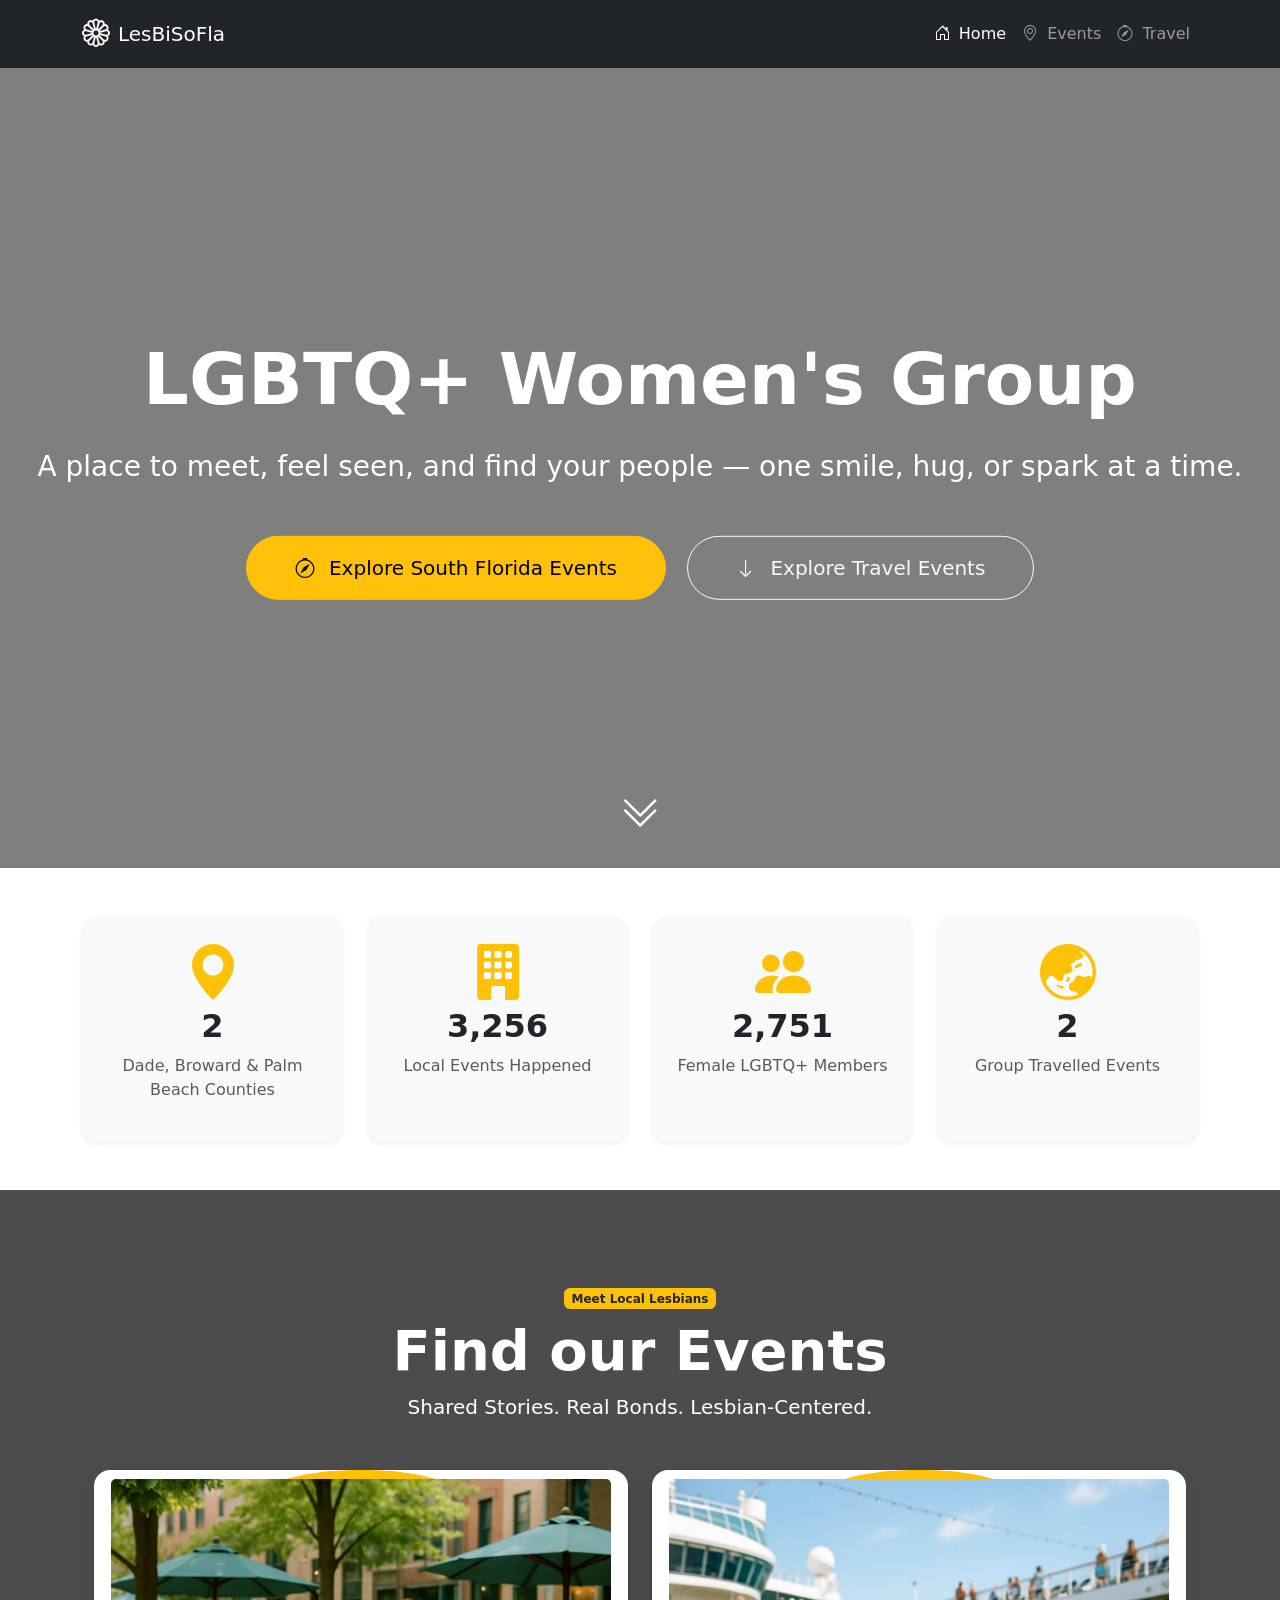
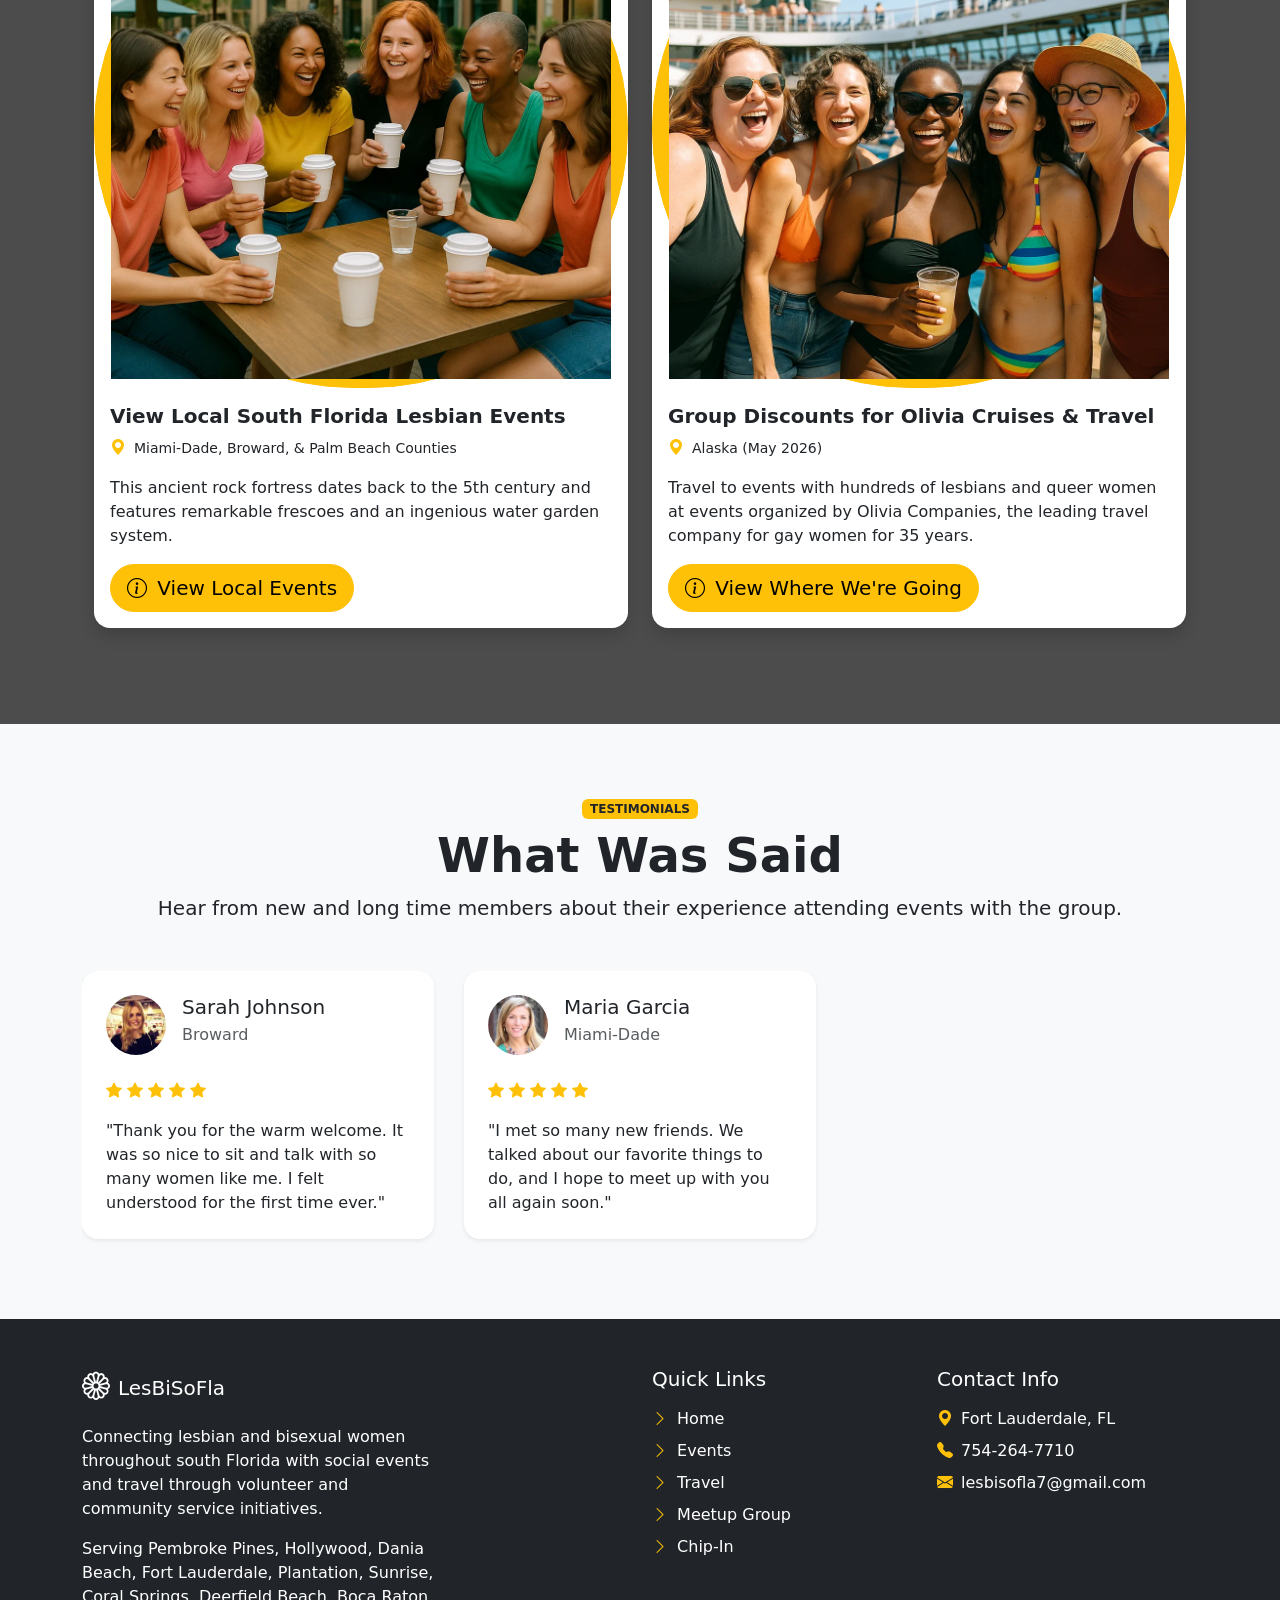
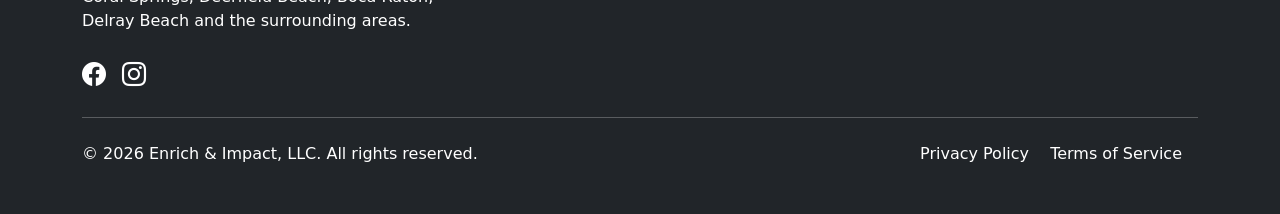
==== index.html @ 9d524e01 "Initial Version" ====
<!DOCTYPE html>
<html lang="en">
<head>
    <meta charset="UTF-8">
    <meta name="viewport" content="width=device-width, initial-scale=1.0">
    <title>LesBiSoFla | Lesbian & Bisexual Women | Events & Travel</title>
    <meta name="description" content="Connecting lesbian and bisexual women throughout south Florida with social events and travel through volunteer and community service initiatives.">
    <link rel="icon" type="image/x-icon" href="favicon.ico">
    <link href="https://cdn.jsdelivr.net/npm/bootstrap@5.3.0-alpha1/dist/css/bootstrap.min.css" rel="stylesheet">
    <link href="style.css" rel="stylesheet">
    <link rel="stylesheet" href="https://cdn.jsdelivr.net/npm/bootstrap-icons@1.10.3/font/bootstrap-icons.css">
    <link href="/dist/aos.css" rel="stylesheet">
    <link rel="stylesheet" href="https://cdn.jsdelivr.net/npm/swiper@8/swiper-bundle.min.css" />
    <script id="mcjs">!function(c,h,i,m,p){m=c.createElement(h),p=c.getElementsByTagName(h)[0],m.async=1,m.src=i,p.parentNode.insertBefore(m,p)}(document,"script","https://chimpstatic.com/mcjs-connected/js/users/3fdce54cbca1248d92462b938/012110b1b30e0875c98a4675f.js");</script>
</head>
<body>
    <nav class="navbar navbar-expand-lg navbar-dark bg-dark sticky-top">
        <div class="container">
            <a class="navbar-brand d-flex align-items-center" href="index.html">
                <i class="bi bi-flower1 me-2 fs-3"></i>
                <span>LesBiSoFla</span>
            </a>
            <button class="navbar-toggler" type="button" data-bs-toggle="collapse" data-bs-target="#navbarNav">
                <span class="navbar-toggler-icon"></span>
            </button>
            <div class="collapse navbar-collapse" id="navbarNav">
                <ul class="navbar-nav ms-auto">
                    <li class="nav-item">
                        <a class="nav-link active" href="index.html">
                            <i class="bi bi-house-door me-1"></i> Home
                        </a>
                    </li>
                    <li class="nav-item">
                        <a class="nav-link" href="events.html">
                            <i class="bi bi-geo-alt me-1"></i> Events
                        </a>
                    </li>
                    <li class="nav-item">
                        <a class="nav-link" href="lesbian-travel.html">
                            <i class="bi bi-compass me-1"></i> Travel
                        </a>
                    </li>
                </ul>
            </div>
        </div>
    </nav>

    <div class="position-relative overflow-hidden" style="height: 100vh; max-height: 800px;">
        <video autoplay muted loop class="position-absolute w-100 h-100" style="object-fit: cover;">
            <source src="assets/4915435-hd_1920_1080_25fps.mp4" type="video/mp4">
            Your browser does not support the video tag.
        </video>
        <div class="position-absolute w-100 h-100" style="background-color: rgba(0,0,0,0.5); pointer-events: none;"></div>
        <div class="position-absolute top-50 start-50 translate-middle text-center text-white w-100 px-4">
            <h1 class="display-2 fw-bold mb-4" data-aos="fade-down" data-aos-duration="1000">LGBTQ+ Women's Group</h1>
            <p class="lead fs-3 mb-5" data-aos="fade-up" data-aos-duration="1000" data-aos-delay="200">
                A place to meet, feel seen, and find your people — one smile, hug, or spark at a time.
            </p>
            <div data-aos="zoom-in" data-aos-duration="1000" data-aos-delay="400">
                <a href="https://www.meetup.com/lesbisfl/events/?eventOrigin=your_groups" class="btn btn-warning btn-lg px-5 py-3 me-3 rounded-pill" target="_blank">
                    <i class="bi bi-compass me-2"></i> Explore South Florida Events
                </a>
                <a href="#about" class="btn btn-outline-light btn-lg px-5 py-3 rounded-pill">
                    <i class="bi bi-arrow-down me-2"></i> Explore Travel Events
                </a>
            </div>
        </div>
        <div class="position-absolute bottom-0 start-50 translate-middle-x mb-4 text-white">
            <a href="#about" class="text-white">
                <i class="bi bi-chevron-double-down fs-1 animate-bounce"></i>
            </a>
        </div>
    </div>


<!-- Stats Counter Section -->
    <div class="container py-5">
        <div class="row text-center">
            
            <div class="col-md-3 mb-4 mb-md-0" data-aos="fade-up">
                <div class="bg-light rounded-4 p-4 shadow-sm h-100">
                    <i class="bi bi-geo-alt-fill text-warning display-4 mb-3"></i>
                    <h2 class="counter fw-bold">3</h2>
                    <p class="text-muted">Dade, Broward & Palm Beach Counties</p>
                </div>
            </div>
            <div class="col-md-3 mb-4 mb-md-0" data-aos="fade-up" data-aos-delay="200">
                <div class="bg-light rounded-4 p-4 shadow-sm h-100">
                    <i class="bi bi-building-fill text-warning display-4 mb-3"></i>
                    <h2 class="counter fw-bold">3256</h2>
                    <p class="text-muted">Local Events Happened</p>
                </div>
            </div>
            <div class="col-md-3" data-aos="fade-up" data-aos-delay="400">
                <div class="bg-light rounded-4 p-4 shadow-sm h-100">
                    <i class="bi bi-people-fill text-warning display-4 mb-3"></i>
                    <h2 class="counter fw-bold">2751</h2>
                    <p class="text-muted">Female LGBTQ+ Members</p>
                </div>
            </div>
            <div class="col-md-3 mb-4 mb-md-0" data-aos="fade-up" data-aos-delay="600">
                <div class="bg-light rounded-4 p-4 shadow-sm h-100">
                    <i class="bi bi-globe-asia-australia text-warning display-4 mb-3"></i>
                    <h2 class="counter fw-bold">2</h2>
                    <p class="text-muted">Group Travelled Events</p>
                </div>
            </div>
        </div>
    </div>

    

    <!-- Featured Attractions with Parallax -->
    <div class="py-5 position-relative">
        <div style="background-color: rgba(0,0,0,0.7);" class="position-absolute top-0 start-0 w-100 h-100"></div>
        <div class="container py-5 position-relative">
            <div class="text-center mb-5 text-white" data-aos="fade-up">
                <span class="badge bg-warning text-dark mb-2">Meet Local Lesbians</span>
                <h2 class="display-4 fw-bold">Find our Events</h2>
                <p class="lead">Shared Stories. Real Bonds. Lesbian-Centered.</p>
            </div>
            
            <div class="row g-4 mx-auto">
                <div class="col-md-6" data-aos="flip-left" data-aos-duration="1000">
                    <div class="card h-100 shadow border-0 rounded-4 transform-hover">
                        <div class="position-relative">
                            <a href="https://www.meetup.com/lesbisfl/events/" class="btn btn-lg btn-warning rounded-pill px-3" target="_blank"><img src="assets/coffee2.webp" class="card-img-top" alt="Women at Coffee Shop"></a>
                            <!--<div class="position-absolute top-0 end-0 m-3">
                                <span class="badge bg-warning text-dark">UNESCO Site</span>
                            </div>-->
                        </div>
                        <div class="card-body">
                            <h5 class="card-title fw-bold">View Local South Florida Lesbian Events</h5>
                            <div class="d-flex align-items-center mb-3">
                                <i class="bi bi-geo-alt-fill text-warning me-2"></i>
                                <small>Miami-Dade, Broward, & Palm Beach Counties</small>
                            </div>
                            <p class="card-text">This ancient rock fortress dates back to the 5th century and features remarkable frescoes and an ingenious water garden system.</p>
                            <div class="d-flex justify-content-between align-items-center">
                                <a href="https://www.meetup.com/lesbisfl/events/" class="btn btn-lg btn-warning rounded-pill px-3" target="_blank">
                                    <i class="bi bi-info-circle me-1"></i> View Local Events
                                </a>
                                <!--<div class="d-flex">
                                    <i class="bi bi-star-fill text-warning"></i>
                                    <i class="bi bi-star-fill text-warning"></i>
                                    <i class="bi bi-star-fill text-warning"></i>
                                    <i class="bi bi-star-fill text-warning"></i>
                                    <i class="bi bi-star-half text-warning"></i>
                                </div>-->
                            </div>
                        </div>
                    </div>
                </div>
                <div class="col-md-6" data-aos="flip-left" data-aos-duration="1000" data-aos-delay="400">
                    <div class="card h-100 shadow border-0 rounded-4 transform-hover">
                        <div class="position-relative">
                            <a href="lesbian-travel.html" class="btn btn-lg btn-warning rounded-pill px-3"><img src="assets/lesbi3.webp" class="card-img-top" alt="Polonnaruwa"></a>
                            <!--<div class="position-absolute top-0 end-0 m-3">
                                <span class="badge bg-warning text-dark">UNESCO Site</span>
                            </div>-->
                        </div>
                        <div class="card-body">
                            <h5 class="card-title fw-bold">Group Discounts for Olivia Cruises & Travel</h5>
                            <div class="d-flex align-items-center mb-3">
                                <i class="bi bi-geo-alt-fill text-warning me-2"></i>
                                <small>Alaska (May 2026)</small>
                            </div>
                            <p class="card-text">Travel to events with hundreds of lesbians and queer women at events organized by Olivia Companies, the leading travel company for gay women for 35 years.</p>
                            <div class="d-flex justify-content-between align-items-center">
                                <a href="lesbian-travel.html" class="btn btn-lg btn-warning rounded-pill px-3">
                                    <i class="bi bi-info-circle me-1"></i> View Where We're Going
                                </a>
                                <!--<div class="d-flex">
                                    <i class="bi bi-star-fill text-warning"></i>
                                    <i class="bi bi-star-fill text-warning"></i>
                                    <i class="bi bi-star-fill text-warning"></i>
                                    <i class="bi bi-star-fill text-warning"></i>
                                    <i class="bi bi-star text-warning"></i>
                                </div>-->
                            </div>
                        </div>
                    </div>
                </div>
            </div>
            
            <!--<div class="text-center mt-5" data-aos="fade-up" data-aos-delay="600">
                <a href="attractions.html" class="btn btn-light btn-lg rounded-pill px-5">
                    <i class="bi bi-map me-2"></i> View All Attractions
                </a>
            </div>-->
        </div>
    </div>

    <!-- Testimonials Swiper -->
    <div class="container-fluid bg-light py-5">
        <div class="container py-4">
            <div class="text-center mb-5" data-aos="fade-up">
                <span class="badge bg-warning text-dark mb-2">TESTIMONIALS</span>
                <h2 class="display-5 fw-bold">What Was Said</h2>
                <p class="lead">Hear from new and long time members about their experience attending events with the group.</p>
            </div>
            
            <div class="swiper testimonialSwiper" data-aos="fade-up" data-aos-delay="200">
                <div class="swiper-wrapper pb-2">
                    <div class="swiper-slide">
                        <div class="card border-0 shadow-sm rounded-4 p-4 h-100">
                            <div class="d-flex mb-4">
                                <img src="assets/32.jpg" class="rounded-circle" width="60" height="60" alt="Sarah J.">
                                <div class="ms-3">
                                    <h5 class="mb-1">Sarah Johnson</h5>
                                    <p class="mb-0 text-muted">Broward</p>
                                </div>
                            </div>
                            <div class="mb-3">
                                <i class="bi bi-star-fill text-warning"></i>
                                <i class="bi bi-star-fill text-warning"></i>
                                <i class="bi bi-star-fill text-warning"></i>
                                <i class="bi bi-star-fill text-warning"></i>
                                <i class="bi bi-star-fill text-warning"></i>
                            </div>
                            <p class="card-text">"Thank you for the warm welcome.  It was so nice to sit and talk with so many women like me.  I felt understood for the first time ever."</p>
                        </div>
                    </div>
                    
                    <div class="swiper-slide">
                        <div class="card border-0 shadow-sm rounded-4 p-4 h-100">
                            <div class="d-flex mb-4">
                                <img src="assets/65.jpg" class="rounded-circle" width="60" height="60" alt="Maria G.">
                                <div class="ms-3">
                                    <h5 class="mb-1">Maria Garcia</h5>
                                    <p class="mb-0 text-muted">Miami-Dade</p>
                                </div>
                            </div>
                            <div class="mb-3">
                                <i class="bi bi-star-fill text-warning"></i>
                                <i class="bi bi-star-fill text-warning"></i>
                                <i class="bi bi-star-fill text-warning"></i>
                                <i class="bi bi-star-fill text-warning"></i>
                                <i class="bi bi-star-fill text-warning"></i>
                            </div>
                            <p class="card-text">"I met so many new friends. We talked about our favorite things to do, and I hope to meet up with you all again soon."</p>
                        </div>
                    </div>
                </div>
                <div class="swiper-pagination"></div>
            </div>
        </div>
    </div>
</style>
<!--<div id="mc_embed_signup">
    <form action="https://meetup.us16.list-manage.com/subscribe/post?u=3fdce54cbca1248d92462b938&amp;id=7c076783dd&amp;f_id=002f1ae0f0" method="post" id="mc-embedded-subscribe-form" name="mc-embedded-subscribe-form" class="validate" target="_blank">
        <div class="col-md-8">
                
                        <div class="input-group">
                            <input type="email" name="EMAIL" class="required email form-control form-control-lg rounded-pill-start" id="mce-EMAIL" required="" value="" placeholder="Your email address">
                            <button class="btn btn-warning btn-lg rounded-pill-end" type="submit">
                                <i class="bi bi-send me-2"></i> Subscribe
                            </button>
                        </div>
                    </div>
        <div id="mc_embed_signup_scroll">
        <div id="mce-responses" class="clear">
            <div class="response" id="mce-error-response" style="display: none;"></div>
            <div class="response" id="mce-success-response" style="display: none;"></div>
        </div><div aria-hidden="true" style="position: absolute; left: -5000px;"><input type="text" name="b_3fdce54cbca1248d92462b938_7c076783dd" tabindex="-1" value=""></div><div class="clear"><input type="submit" name="subscribe" id="mc-embedded-subscribe" class="button" value="Subscribe">
     </div>
    </div>
  </div>
</form>
</div>-->
<script type="text/javascript" src="//s3.amazonaws.com/downloads.mailchimp.com/js/mc-validate.js"></script><script type="text/javascript">(function($) {window.fnames = new Array(); window.ftypes = new Array();fnames[0]='EMAIL';ftypes[0]='email';fnames[1]='FNAME';ftypes[1]='text';fnames[2]='LNAME';ftypes[2]='text';fnames[3]='ADDRESS';ftypes[3]='address';fnames[4]='PHONE';ftypes[4]='phone';fnames[5]='BIRTHDAY';ftypes[5]='birthday';fnames[6]='COMPANY';ftypes[6]='text';fnames[7]='MMERGE7';ftypes[7]='text';}(jQuery));var $mcj = jQuery.noConflict(true);</script></div>

                <!--<form id="newsletterForm" class="row g-3 justify-content-center">
                    <div class="col-md-8">
                        <div class="input-group">
                            <input type="email" class="form-control form-control-lg rounded-pill-start" placeholder="Your email address" required>
                            <button class="btn btn-warning btn-lg rounded-pill-end" type="submit">
                                <i class="bi bi-send me-2"></i> Subscribe
                            </button>
                        </div>
                    </div>
                </form>-->
            </div>
        </div>
    </div>

    <footer class="bg-dark text-white py-5">
        <div class="container">
            <div class="row g-4">
                <div class="col-lg-4 col-md-6">
                    <div class="d-flex align-items-center mb-3">
                        <i class="bi bi-flower1 me-2 fs-3"></i>
                        <h5 class="mb-0">LesBiSoFla</h5>
                    </div>
                    <p>Connecting lesbian and bisexual women throughout south Florida with social events and travel through volunteer and community service initiatives.</p><p>Serving Pembroke Pines, Hollywood, Dania Beach, Fort Lauderdale, Plantation, Sunrise, Coral Springs, Deerfield Beach, Boca Raton, Delray Beach and the surrounding areas.</p>
                    <div class="d-flex mt-4">
                        <a href="https://www.facebook.com/groups/lesbisofla" class="text-white me-3" target="_blank"><i class="bi bi-facebook fs-4"></i></a>
                        <a href="https://www.instagram.com/lesbisofla/" class="text-white me-3" target="_blank"><i class="bi bi-instagram fs-4"></i></a>
                    </div>
                </div>
                <div class="col-lg-2 col-md-6">
                    <!--<h5 class="mb-3">Quick Links</h5>
                    <ul class="list-unstyled">
                        <li class="mb-2"><a href="index.html" class="text-white text-decoration-none"><i class="bi bi-chevron-right me-1 text-warning"></i> Home</a></li>
                    </ul>-->
                </div>
                <div class="col-lg-3 col-md-6">
                    <h5 class="mb-3">Quick Links</h5>
                    <ul class="list-unstyled">
                        <li class="mb-2"><a href="index.html" class="text-white text-decoration-none"><i class="bi bi-chevron-right me-1 text-warning"></i> Home</a></li>
                        <li class="mb-2"><a href="events.html" class="text-white text-decoration-none"><i class="bi bi-chevron-right me-1 text-warning"></i> Events</a></li>
                        <li class="mb-2"><a href="lesbian-travel.html" class="text-white text-decoration-none"><i class="bi bi-chevron-right me-1 text-warning"></i> Travel</a></li>
                        <li class="mb-2"><a href="https://www.meetup.com/lesbisfl/?eventOrigin=LesBiSoFla" class="text-white text-decoration-none" target="_blank"><i class="bi bi-chevron-right me-1 text-warning"></i> Meetup Group</a></li>
                        <li class="mb-2"><a href="https://www.pledge.to/widgets/donate/3c33921bc31465e6ca7c2da129892c91/g-14412062-245597691?amount=5&style_brand_color=%2300798A&embedded_on=https%3A%2F%2Fwww.meetup.com%2Flesbisfl%2F%3FeventOrigin%3Dyour_groups" class="text-white text-decoration-none" target="_blank"><i class="bi bi-chevron-right me-1 text-warning"></i> Chip-In</a></li>
                    </ul>
                </div>
                <div class="col-lg-3 col-md-6">
                    <h5 class="mb-3">Contact Info</h5>
                    <ul class="list-unstyled">
                        <li class="mb-2 d-flex align-items-center"><i class="bi bi-geo-alt-fill text-warning me-2"></i> Fort Lauderdale, FL</li>
                        <li class="mb-2 d-flex align-items-center"><i class="bi bi-telephone-fill text-warning me-2"></i> <a href="tel:7542647710" style="text-decoration: none;color:inherit;">754-264-7710</a></li>
                        <li class="mb-2 d-flex align-items-center"><i class="bi bi-envelope-fill text-warning me-2"></i> <a href="mailto:lesbisofla7@gmail.com" style="text-decoration: none;color:inherit;">lesbisofla7@gmail.com</a></li>
                    </ul>
                </div>
            </div>
            <hr class="my-4">
            <div class="row align-items-center">
                <div class="col-md-6 text-center text-md-start">
                    <p class="mb-0">&copy; 2026 Enrich & Impact, LLC. All rights reserved.</p>
                </div>
                <div class="col-md-6 text-center text-md-end mt-3 mt-md-0">
                    <a href="privacy.html" class="text-white text-decoration-none me-3">Privacy Policy</a>
                    <a href="terms.html" class="text-white text-decoration-none me-3">Terms of Service</a>
                </div>
            </div>
        </div>
    </footer>

    <a href="#" class="btn btn-warning btn-lg rounded-circle position-fixed bottom-0 end-0 m-4" id="backToTop">
        <i class="bi bi-arrow-up"></i>
    </a>

    <script src="https://cdn.jsdelivr.net/npm/bootstrap@5.3.0-alpha1/dist/js/bootstrap.bundle.min.js"></script>
    <script src="/dist/aos.js"></script>
    <script src="https://cdn.jsdelivr.net/npm/swiper@8/swiper-bundle.min.js"></script>
    <script src="app.js"></script>
    <script id="mcjs">!function(c,h,i,m,p){m=c.createElement(h),p=c.getElementsByTagName(h)[0],m.async=1,m.src=i,p.parentNode.insertBefore(m,p)}(document,"script","https://chimpstatic.com/mcjs-connected/js/users/3fdce54cbca1248d92462b938/a7b29b31a12c29c44d6762733.js");</script>
</body>
</html>
---- style.css ----
.gallery {
    width: 100%;
    margin-bottom: 4px;
}

.center1 {
    margin: auto;
    width: 422px;
}

@media (min-width: 768px) {
    .gallery {width: 23%;}
}
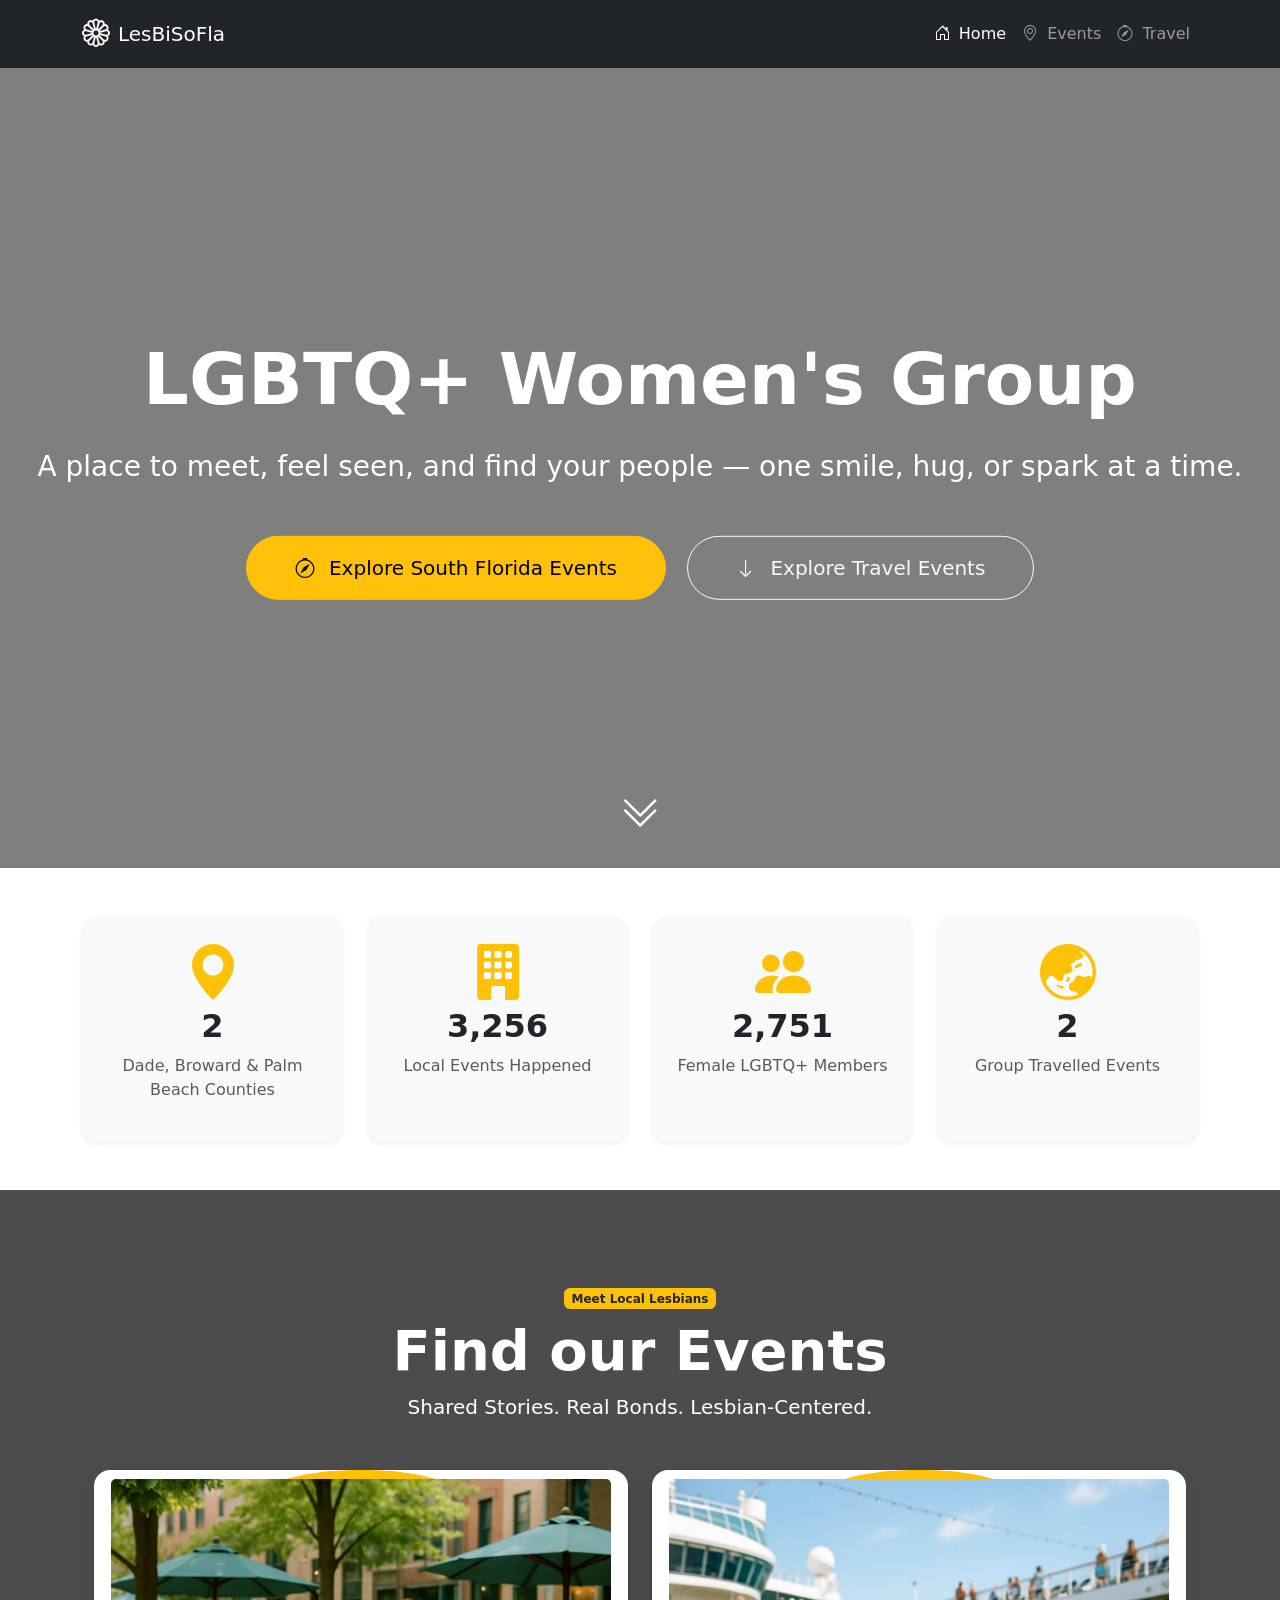
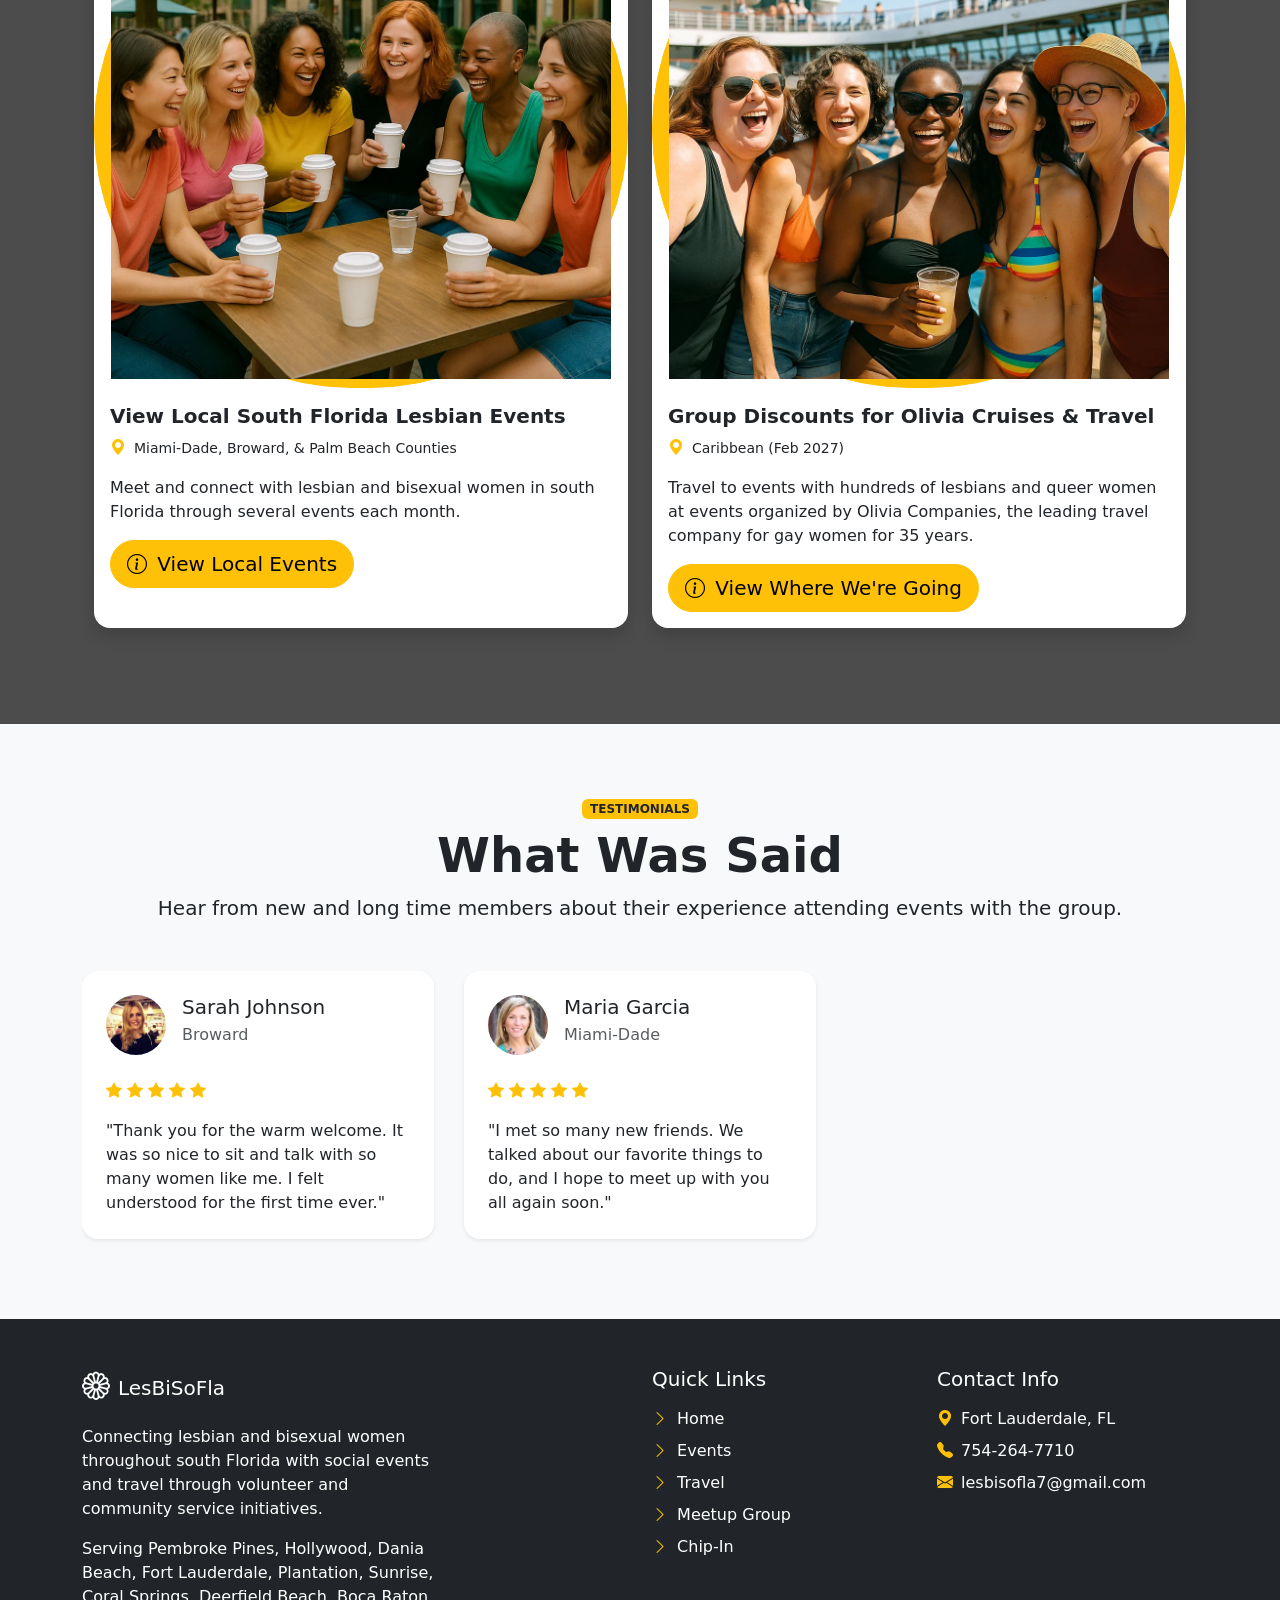
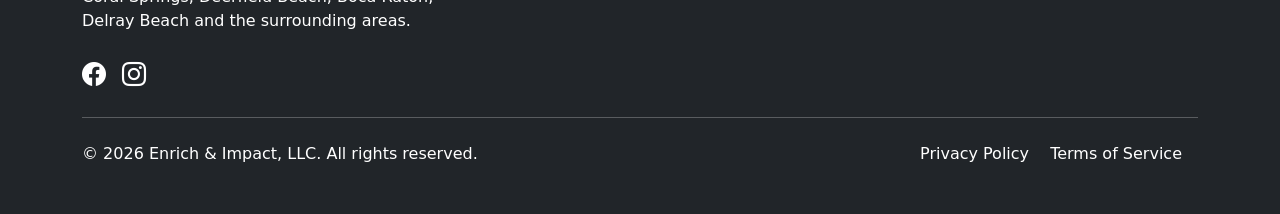
==== commit c598cc14: "Update index.html Fixed Links" ====
--- a/index.html
+++ b/index.html
@@ -57,16 +57,16 @@
                 A place to meet, feel seen, and find your people — one smile, hug, or spark at a time.
             </p>
             <div data-aos="zoom-in" data-aos-duration="1000" data-aos-delay="400">
-                <a href="https://www.meetup.com/lesbisfl/events/?eventOrigin=your_groups" class="btn btn-warning btn-lg px-5 py-3 me-3 rounded-pill" target="_blank">
+                <a href="events.html" class="btn btn-warning btn-lg px-5 py-3 me-3 rounded-pill" target="_blank">
                     <i class="bi bi-compass me-2"></i> Explore South Florida Events
                 </a>
-                <a href="#about" class="btn btn-outline-light btn-lg px-5 py-3 rounded-pill">
+                <a href="lesbian-travel.html" class="btn btn-outline-light btn-lg px-5 py-3 rounded-pill">
                     <i class="bi bi-arrow-down me-2"></i> Explore Travel Events
                 </a>
             </div>
         </div>
         <div class="position-absolute bottom-0 start-50 translate-middle-x mb-4 text-white">
-            <a href="#about" class="text-white">
+            <a href="#comments" class="text-white">
                 <i class="bi bi-chevron-double-down fs-1 animate-bounce"></i>
             </a>
         </div>
@@ -124,7 +124,7 @@
                 <div class="col-md-6" data-aos="flip-left" data-aos-duration="1000">
                     <div class="card h-100 shadow border-0 rounded-4 transform-hover">
                         <div class="position-relative">
-                            <a href="https://www.meetup.com/lesbisfl/events/" class="btn btn-lg btn-warning rounded-pill px-3" target="_blank"><img src="assets/coffee2.webp" class="card-img-top" alt="Women at Coffee Shop"></a>
+                            <a href="events.html" class="btn btn-lg btn-warning rounded-pill px-3" target="_blank"><img src="assets/coffee2.webp" class="card-img-top" alt="Women at Coffee Shop"></a>
                             <!--<div class="position-absolute top-0 end-0 m-3">
                                 <span class="badge bg-warning text-dark">UNESCO Site</span>
                             </div>-->
@@ -135,9 +135,9 @@
                                 <i class="bi bi-geo-alt-fill text-warning me-2"></i>
                                 <small>Miami-Dade, Broward, & Palm Beach Counties</small>
                             </div>
-                            <p class="card-text">This ancient rock fortress dates back to the 5th century and features remarkable frescoes and an ingenious water garden system.</p>
+                            <p class="card-text">Meet and connect with lesbian and bisexual women in south Florida through several events each month.</p>
                             <div class="d-flex justify-content-between align-items-center">
-                                <a href="https://www.meetup.com/lesbisfl/events/" class="btn btn-lg btn-warning rounded-pill px-3" target="_blank">
+                                <a href="events.html" class="btn btn-lg btn-warning rounded-pill px-3" target="_blank">
                                     <i class="bi bi-info-circle me-1"></i> View Local Events
                                 </a>
                                 <!--<div class="d-flex">
@@ -163,7 +163,7 @@
                             <h5 class="card-title fw-bold">Group Discounts for Olivia Cruises & Travel</h5>
                             <div class="d-flex align-items-center mb-3">
                                 <i class="bi bi-geo-alt-fill text-warning me-2"></i>
-                                <small>Alaska (May 2026)</small>
+                                <small>Caribbean (Feb 2027)</small>
                             </div>
                             <p class="card-text">Travel to events with hundreds of lesbians and queer women at events organized by Olivia Companies, the leading travel company for gay women for 35 years.</p>
                             <div class="d-flex justify-content-between align-items-center">
@@ -192,7 +192,7 @@
     </div>
 
     <!-- Testimonials Swiper -->
-    <div class="container-fluid bg-light py-5">
+    <div class="container-fluid bg-light py-5" id="comments">
         <div class="container py-4">
             <div class="text-center mb-5" data-aos="fade-up">
                 <span class="badge bg-warning text-dark mb-2">TESTIMONIALS</span>
@@ -346,4 +346,4 @@
     <script src="app.js"></script>
     <script id="mcjs">!function(c,h,i,m,p){m=c.createElement(h),p=c.getElementsByTagName(h)[0],m.async=1,m.src=i,p.parentNode.insertBefore(m,p)}(document,"script","https://chimpstatic.com/mcjs-connected/js/users/3fdce54cbca1248d92462b938/a7b29b31a12c29c44d6762733.js");</script>
 </body>
-</html>+</html>
